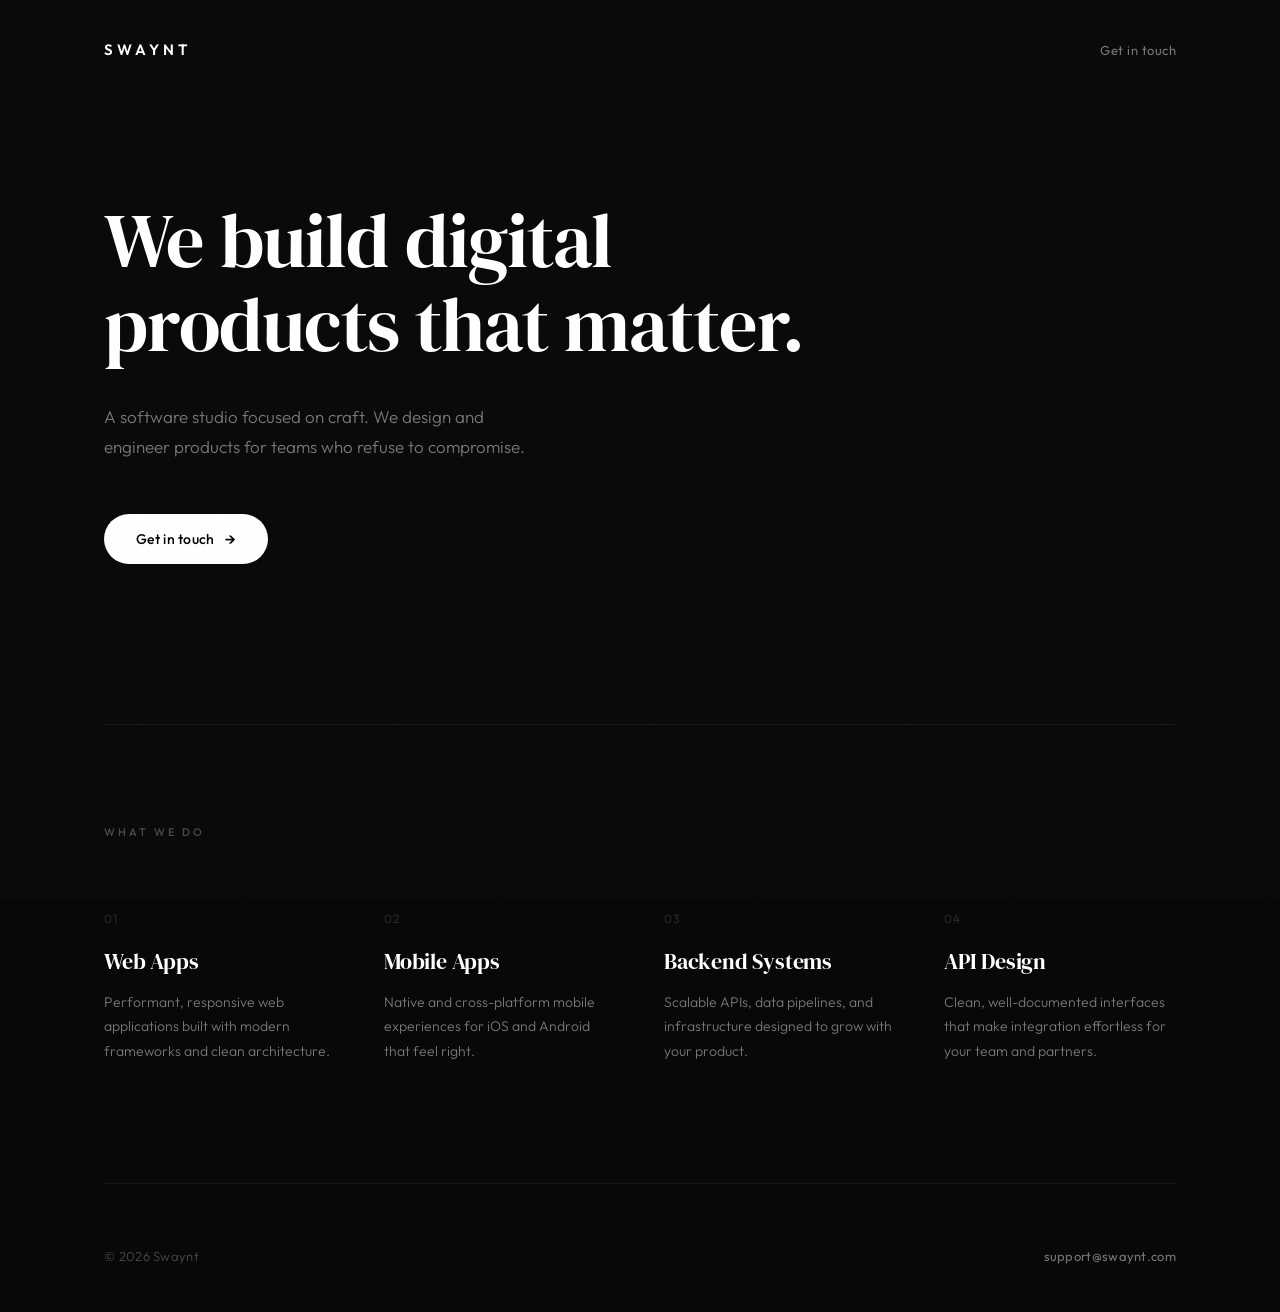
==== index.html @ 31d7a79f "feat: Swaynt landing page Premium dark landing page with DM Serif Display + Outfit typography, stagg" ====
<!DOCTYPE html>
<html lang="en">
<head>
  <meta charset="UTF-8">
  <meta name="viewport" content="width=device-width, initial-scale=1.0">
  <title>Swaynt — Software Studio</title>
  <meta name="description" content="Swaynt is a software studio that builds digital products. Web apps, mobile apps, backend systems, and API design.">
  <meta property="og:title" content="Swaynt — Software Studio">
  <meta property="og:description" content="A software studio focused on craft. We design and engineer products for teams who refuse to compromise.">
  <meta property="og:type" content="website">
  <meta property="og:url" content="https://swaynt.com">
  <link rel="icon" href="data:image/svg+xml,<svg xmlns='http://www.w3.org/2000/svg' viewBox='0 0 100 100'><circle cx='50' cy='50' r='50' fill='%230a0a0a'/><text x='50' y='68' font-family='Georgia,serif' font-size='52' font-weight='bold' fill='white' text-anchor='middle'>S</text></svg>">
  <link rel="preconnect" href="https://fonts.googleapis.com">
  <link rel="preconnect" href="https://fonts.gstatic.com" crossorigin>
  <link href="https://fonts.googleapis.com/css2?family=DM+Serif+Display&family=Outfit:wght@300;400;500;600&display=swap" rel="stylesheet">
  <style>
    *, *::before, *::after {
      margin: 0;
      padding: 0;
      box-sizing: border-box;
    }

    :root {
      --bg: #080808;
      --text: #ffffff;
      --muted: #777777;
      --subtle: #4a4a4a;
      --dim: #2a2a2a;
      --border: #171717;
      --accent-bg: #ffffff;
      --accent-text: #000000;
      --font-display: 'DM Serif Display', Georgia, 'Times New Roman', serif;
      --font-body: 'Outfit', -apple-system, BlinkMacSystemFont, system-ui, sans-serif;
    }

    html {
      scroll-behavior: smooth;
      -webkit-font-smoothing: antialiased;
      -moz-osx-font-smoothing: grayscale;
    }

    body {
      background: var(--bg);
      color: var(--text);
      font-family: var(--font-body);
      font-weight: 400;
      overflow-x: hidden;
    }

    /* ——— Grain overlay ——— */
    body::after {
      content: '';
      position: fixed;
      inset: 0;
      z-index: 9999;
      pointer-events: none;
      opacity: 0.03;
      background-image: url("data:image/svg+xml,%3Csvg viewBox='0 0 256 256' xmlns='http://www.w3.org/2000/svg'%3E%3Cfilter id='n'%3E%3CfeTurbulence type='fractalNoise' baseFrequency='0.85' numOctaves='4' stitchTiles='stitch'/%3E%3C/filter%3E%3Crect width='100%25' height='100%25' filter='url(%23n)'/%3E%3C/svg%3E");
      background-repeat: repeat;
      background-size: 256px 256px;
    }

    .container {
      max-width: 1200px;
      margin: 0 auto;
      padding-left: 64px;
      padding-right: 64px;
    }

    /* ——— Entrance animations ——— */
    @keyframes fadeUp {
      from {
        opacity: 0;
        transform: translateY(24px);
      }
      to {
        opacity: 1;
        transform: translateY(0);
      }
    }

    @keyframes fadeIn {
      from { opacity: 0; }
      to { opacity: 1; }
    }

    @keyframes lineReveal {
      from { transform: scaleX(0); }
      to { transform: scaleX(1); }
    }

    .animate-up {
      opacity: 0;
      animation: fadeUp 0.8s cubic-bezier(0.22, 1, 0.36, 1) forwards;
    }

    .animate-fade {
      opacity: 0;
      animation: fadeIn 0.6s ease forwards;
    }

    /* ——— Navigation ——— */
    nav {
      display: flex;
      justify-content: space-between;
      align-items: center;
      padding-top: 40px;
      padding-bottom: 40px;
    }

    .logo {
      font-family: var(--font-body);
      font-size: 15px;
      font-weight: 600;
      letter-spacing: 4px;
      text-transform: uppercase;
      color: var(--text);
      animation: fadeIn 0.6s ease 0.1s both;
    }

    .nav-link {
      font-family: var(--font-body);
      font-size: 13px;
      font-weight: 400;
      color: var(--muted);
      text-decoration: none;
      letter-spacing: 0.5px;
      transition: color 0.3s ease;
      animation: fadeIn 0.6s ease 0.2s both;
    }

    .nav-link:hover {
      color: var(--text);
    }

    /* ——— Hero ——— */
    .hero {
      padding-top: 100px;
      padding-bottom: 160px;
      position: relative;
    }

    .hero h1 {
      font-family: var(--font-display);
      font-size: clamp(40px, 6vw, 76px);
      font-weight: 400;
      line-height: 1.1;
      letter-spacing: -1px;
      max-width: 720px;
      animation-delay: 0.15s;
    }

    .hero p {
      font-size: 17px;
      font-weight: 300;
      color: var(--muted);
      line-height: 1.75;
      max-width: 440px;
      margin-top: 36px;
      animation-delay: 0.3s;
    }

    .hero-cta {
      display: inline-flex;
      align-items: center;
      gap: 10px;
      margin-top: 52px;
      padding: 15px 32px;
      background: var(--accent-bg);
      color: var(--accent-text);
      font-family: var(--font-body);
      font-size: 14px;
      font-weight: 500;
      text-decoration: none;
      border-radius: 100px;
      letter-spacing: 0.3px;
      transition: transform 0.3s cubic-bezier(0.22, 1, 0.36, 1),
                  box-shadow 0.3s ease;
      animation-delay: 0.45s;
    }

    .hero-cta:hover {
      transform: translateY(-2px);
      box-shadow: 0 12px 40px rgba(255, 255, 255, 0.08);
    }

    .hero-cta::after {
      content: '→';
      font-size: 16px;
      transition: transform 0.3s ease;
    }

    .hero-cta:hover::after {
      transform: translateX(3px);
    }

    /* ——— Divider ——— */
    .divider {
      height: 1px;
      background: var(--border);
      transform-origin: left center;
      animation: lineReveal 1s cubic-bezier(0.22, 1, 0.36, 1) 0.5s both;
    }

    .divider-delayed {
      animation-delay: 1.2s;
    }

    /* ——— Services ——— */
    .services {
      padding-top: 100px;
      padding-bottom: 120px;
    }

    .services-label {
      font-family: var(--font-body);
      font-size: 11px;
      font-weight: 500;
      letter-spacing: 3px;
      text-transform: uppercase;
      color: var(--subtle);
      margin-bottom: 72px;
      animation-delay: 0.6s;
    }

    .services-grid {
      display: grid;
      grid-template-columns: repeat(4, 1fr);
      gap: 48px;
    }

    .service-item {
      opacity: 0;
      animation: fadeUp 0.7s cubic-bezier(0.22, 1, 0.36, 1) forwards;
    }

    .service-item:nth-child(1) { animation-delay: 0.7s; }
    .service-item:nth-child(2) { animation-delay: 0.82s; }
    .service-item:nth-child(3) { animation-delay: 0.94s; }
    .service-item:nth-child(4) { animation-delay: 1.06s; }

    .service-number {
      font-family: var(--font-body);
      font-size: 12px;
      font-weight: 400;
      color: var(--dim);
      margin-bottom: 20px;
      letter-spacing: 1px;
    }

    .service-item h3 {
      font-family: var(--font-display);
      font-size: 22px;
      font-weight: 400;
      margin-bottom: 14px;
      letter-spacing: -0.2px;
    }

    .service-item p {
      font-size: 14px;
      font-weight: 300;
      color: var(--muted);
      line-height: 1.75;
    }

    /* ——— Footer ——— */
    footer {
      padding-top: 64px;
      padding-bottom: 48px;
      display: flex;
      justify-content: space-between;
      align-items: center;
    }

    .footer-copy {
      font-size: 13px;
      font-weight: 300;
      color: var(--subtle);
      letter-spacing: 0.3px;
    }

    .footer-email {
      font-size: 13px;
      font-weight: 400;
      color: var(--muted);
      text-decoration: none;
      letter-spacing: 0.3px;
      transition: color 0.3s ease;
    }

    .footer-email:hover {
      color: var(--text);
    }

    /* ——— Responsive: Tablet ——— */
    @media (max-width: 768px) {
      .container {
        padding-left: 32px;
        padding-right: 32px;
      }

      nav {
        padding-top: 28px;
        padding-bottom: 28px;
      }

      .hero {
        padding-top: 72px;
        padding-bottom: 100px;
      }

      .hero p {
        font-size: 16px;
      }

      .services {
        padding-top: 72px;
        padding-bottom: 80px;
      }

      .services-grid {
        grid-template-columns: repeat(2, 1fr);
        gap: 48px 40px;
      }

      footer {
        flex-direction: column;
        align-items: flex-start;
        gap: 16px;
        padding-top: 48px;
        padding-bottom: 36px;
      }
    }

    /* ——— Responsive: Mobile ——— */
    @media (max-width: 480px) {
      .container {
        padding-left: 24px;
        padding-right: 24px;
      }

      .hero {
        padding-top: 56px;
        padding-bottom: 80px;
      }

      .services-grid {
        grid-template-columns: 1fr;
        gap: 40px;
      }

      .services-label {
        margin-bottom: 48px;
      }
    }
  </style>
</head>
<body>

  <div class="container">
    <nav>
      <div class="logo">Swaynt</div>
      <a href="#contact" class="nav-link">Get in touch</a>
    </nav>
  </div>

  <div class="container">
    <section class="hero">
      <h1 class="animate-up">We build digital<br>products that matter.</h1>
      <p class="animate-up">A software studio focused on craft. We design and engineer products for teams who refuse to compromise.</p>
      <a href="#contact" class="hero-cta animate-up">Get in touch</a>
    </section>
  </div>

  <div class="container">
    <div class="divider"></div>
  </div>

  <div class="container">
    <section class="services">
      <div class="services-label animate-up" style="animation-delay: 0.6s;">What we do</div>
      <div class="services-grid">
        <div class="service-item">
          <div class="service-number">01</div>
          <h3>Web Apps</h3>
          <p>Performant, responsive web applications built with modern frameworks and clean architecture.</p>
        </div>
        <div class="service-item">
          <div class="service-number">02</div>
          <h3>Mobile Apps</h3>
          <p>Native and cross-platform mobile experiences for iOS and Android that feel right.</p>
        </div>
        <div class="service-item">
          <div class="service-number">03</div>
          <h3>Backend Systems</h3>
          <p>Scalable APIs, data pipelines, and infrastructure designed to grow with your product.</p>
        </div>
        <div class="service-item">
          <div class="service-number">04</div>
          <h3>API Design</h3>
          <p>Clean, well-documented interfaces that make integration effortless for your team and partners.</p>
        </div>
      </div>
    </section>
  </div>

  <div class="container">
    <div class="divider divider-delayed"></div>
  </div>

  <div class="container">
    <footer id="contact">
      <div class="footer-copy">&copy; 2026 Swaynt</div>
      <a href="#" class="footer-email" onclick="return false;">
        <span id="e"></span>
      </a>
    </footer>
  </div>

  <script>
    (function(){
      var p=['s','u','p','p','o','r','t'];
      var d=String.fromCharCode(64);
      var h=['s','w','a','y','n','t'];
      var t=['.','c','o','m'];
      var r=p.join('')+d+h.join('')+t.join('');
      var el=document.getElementById('e');
      el.textContent=r;
      el.parentElement.href='mai'+'lto:'+r;
      el.parentElement.onclick=null;
    })();
  </script>

</body>
</html>
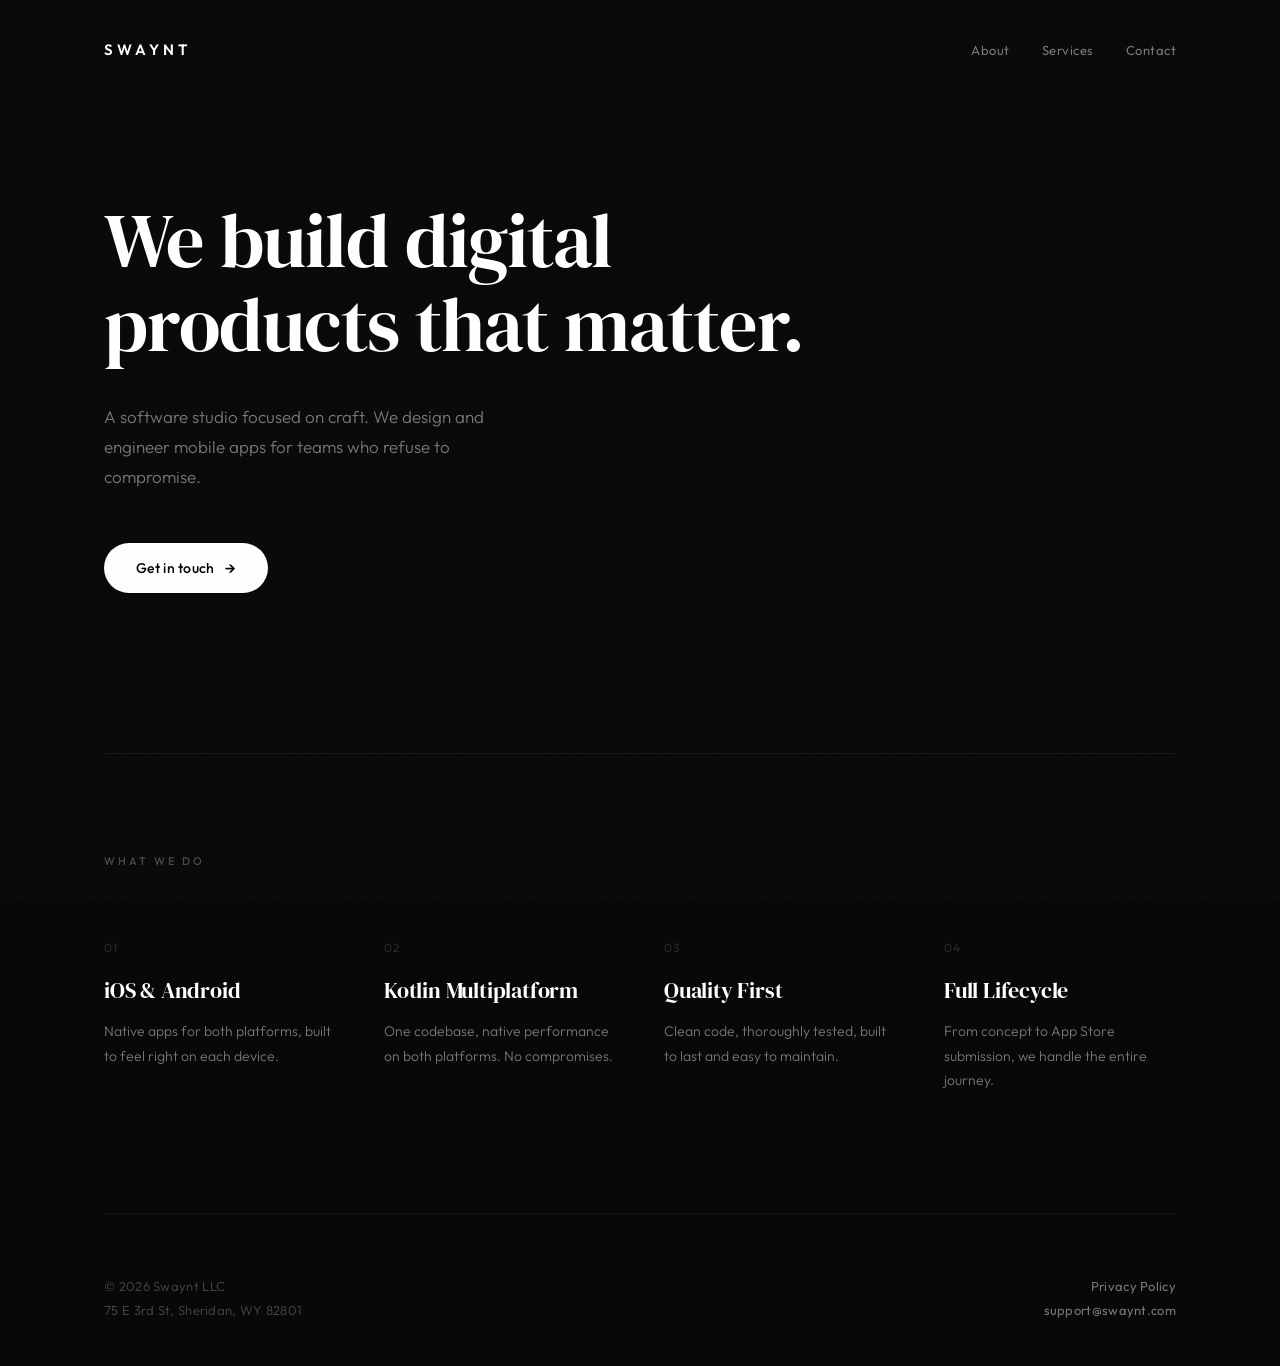
==== commit 2421c8c0: "fix: clean URLs and remove source code clause - Restructure to folder/index.html for clean URLs (/ab" ====
--- a/index.html
+++ b/index.html
@@ -4,371 +4,35 @@
   <meta charset="UTF-8">
   <meta name="viewport" content="width=device-width, initial-scale=1.0">
   <title>Swaynt — Software Studio</title>
-  <meta name="description" content="Swaynt is a software studio that builds digital products. Web apps, mobile apps, backend systems, and API design.">
+  <meta name="description" content="Swaynt is a software studio that builds mobile apps. Native iOS and Android apps with Kotlin Multiplatform.">
   <meta property="og:title" content="Swaynt — Software Studio">
-  <meta property="og:description" content="A software studio focused on craft. We design and engineer products for teams who refuse to compromise.">
+  <meta property="og:description" content="A software studio focused on craft. We design and engineer mobile apps for teams who refuse to compromise.">
   <meta property="og:type" content="website">
   <meta property="og:url" content="https://swaynt.com">
   <link rel="icon" href="data:image/svg+xml,<svg xmlns='http://www.w3.org/2000/svg' viewBox='0 0 100 100'><circle cx='50' cy='50' r='50' fill='%230a0a0a'/><text x='50' y='68' font-family='Georgia,serif' font-size='52' font-weight='bold' fill='white' text-anchor='middle'>S</text></svg>">
   <link rel="preconnect" href="https://fonts.googleapis.com">
   <link rel="preconnect" href="https://fonts.gstatic.com" crossorigin>
   <link href="https://fonts.googleapis.com/css2?family=DM+Serif+Display&family=Outfit:wght@300;400;500;600&display=swap" rel="stylesheet">
-  <style>
-    *, *::before, *::after {
-      margin: 0;
-      padding: 0;
-      box-sizing: border-box;
-    }
-
-    :root {
-      --bg: #080808;
-      --text: #ffffff;
-      --muted: #777777;
-      --subtle: #4a4a4a;
-      --dim: #2a2a2a;
-      --border: #171717;
-      --accent-bg: #ffffff;
-      --accent-text: #000000;
-      --font-display: 'DM Serif Display', Georgia, 'Times New Roman', serif;
-      --font-body: 'Outfit', -apple-system, BlinkMacSystemFont, system-ui, sans-serif;
-    }
-
-    html {
-      scroll-behavior: smooth;
-      -webkit-font-smoothing: antialiased;
-      -moz-osx-font-smoothing: grayscale;
-    }
-
-    body {
-      background: var(--bg);
-      color: var(--text);
-      font-family: var(--font-body);
-      font-weight: 400;
-      overflow-x: hidden;
-    }
-
-    /* ——— Grain overlay ——— */
-    body::after {
-      content: '';
-      position: fixed;
-      inset: 0;
-      z-index: 9999;
-      pointer-events: none;
-      opacity: 0.03;
-      background-image: url("data:image/svg+xml,%3Csvg viewBox='0 0 256 256' xmlns='http://www.w3.org/2000/svg'%3E%3Cfilter id='n'%3E%3CfeTurbulence type='fractalNoise' baseFrequency='0.85' numOctaves='4' stitchTiles='stitch'/%3E%3C/filter%3E%3Crect width='100%25' height='100%25' filter='url(%23n)'/%3E%3C/svg%3E");
-      background-repeat: repeat;
-      background-size: 256px 256px;
-    }
-
-    .container {
-      max-width: 1200px;
-      margin: 0 auto;
-      padding-left: 64px;
-      padding-right: 64px;
-    }
-
-    /* ——— Entrance animations ——— */
-    @keyframes fadeUp {
-      from {
-        opacity: 0;
-        transform: translateY(24px);
-      }
-      to {
-        opacity: 1;
-        transform: translateY(0);
-      }
-    }
-
-    @keyframes fadeIn {
-      from { opacity: 0; }
-      to { opacity: 1; }
-    }
-
-    @keyframes lineReveal {
-      from { transform: scaleX(0); }
-      to { transform: scaleX(1); }
-    }
-
-    .animate-up {
-      opacity: 0;
-      animation: fadeUp 0.8s cubic-bezier(0.22, 1, 0.36, 1) forwards;
-    }
-
-    .animate-fade {
-      opacity: 0;
-      animation: fadeIn 0.6s ease forwards;
-    }
-
-    /* ——— Navigation ——— */
-    nav {
-      display: flex;
-      justify-content: space-between;
-      align-items: center;
-      padding-top: 40px;
-      padding-bottom: 40px;
-    }
-
-    .logo {
-      font-family: var(--font-body);
-      font-size: 15px;
-      font-weight: 600;
-      letter-spacing: 4px;
-      text-transform: uppercase;
-      color: var(--text);
-      animation: fadeIn 0.6s ease 0.1s both;
-    }
-
-    .nav-link {
-      font-family: var(--font-body);
-      font-size: 13px;
-      font-weight: 400;
-      color: var(--muted);
-      text-decoration: none;
-      letter-spacing: 0.5px;
-      transition: color 0.3s ease;
-      animation: fadeIn 0.6s ease 0.2s both;
-    }
-
-    .nav-link:hover {
-      color: var(--text);
-    }
-
-    /* ——— Hero ——— */
-    .hero {
-      padding-top: 100px;
-      padding-bottom: 160px;
-      position: relative;
-    }
-
-    .hero h1 {
-      font-family: var(--font-display);
-      font-size: clamp(40px, 6vw, 76px);
-      font-weight: 400;
-      line-height: 1.1;
-      letter-spacing: -1px;
-      max-width: 720px;
-      animation-delay: 0.15s;
-    }
-
-    .hero p {
-      font-size: 17px;
-      font-weight: 300;
-      color: var(--muted);
-      line-height: 1.75;
-      max-width: 440px;
-      margin-top: 36px;
-      animation-delay: 0.3s;
-    }
-
-    .hero-cta {
-      display: inline-flex;
-      align-items: center;
-      gap: 10px;
-      margin-top: 52px;
-      padding: 15px 32px;
-      background: var(--accent-bg);
-      color: var(--accent-text);
-      font-family: var(--font-body);
-      font-size: 14px;
-      font-weight: 500;
-      text-decoration: none;
-      border-radius: 100px;
-      letter-spacing: 0.3px;
-      transition: transform 0.3s cubic-bezier(0.22, 1, 0.36, 1),
-                  box-shadow 0.3s ease;
-      animation-delay: 0.45s;
-    }
-
-    .hero-cta:hover {
-      transform: translateY(-2px);
-      box-shadow: 0 12px 40px rgba(255, 255, 255, 0.08);
-    }
-
-    .hero-cta::after {
-      content: '→';
-      font-size: 16px;
-      transition: transform 0.3s ease;
-    }
-
-    .hero-cta:hover::after {
-      transform: translateX(3px);
-    }
-
-    /* ——— Divider ——— */
-    .divider {
-      height: 1px;
-      background: var(--border);
-      transform-origin: left center;
-      animation: lineReveal 1s cubic-bezier(0.22, 1, 0.36, 1) 0.5s both;
-    }
-
-    .divider-delayed {
-      animation-delay: 1.2s;
-    }
-
-    /* ——— Services ——— */
-    .services {
-      padding-top: 100px;
-      padding-bottom: 120px;
-    }
-
-    .services-label {
-      font-family: var(--font-body);
-      font-size: 11px;
-      font-weight: 500;
-      letter-spacing: 3px;
-      text-transform: uppercase;
-      color: var(--subtle);
-      margin-bottom: 72px;
-      animation-delay: 0.6s;
-    }
-
-    .services-grid {
-      display: grid;
-      grid-template-columns: repeat(4, 1fr);
-      gap: 48px;
-    }
-
-    .service-item {
-      opacity: 0;
-      animation: fadeUp 0.7s cubic-bezier(0.22, 1, 0.36, 1) forwards;
-    }
-
-    .service-item:nth-child(1) { animation-delay: 0.7s; }
-    .service-item:nth-child(2) { animation-delay: 0.82s; }
-    .service-item:nth-child(3) { animation-delay: 0.94s; }
-    .service-item:nth-child(4) { animation-delay: 1.06s; }
-
-    .service-number {
-      font-family: var(--font-body);
-      font-size: 12px;
-      font-weight: 400;
-      color: var(--dim);
-      margin-bottom: 20px;
-      letter-spacing: 1px;
-    }
-
-    .service-item h3 {
-      font-family: var(--font-display);
-      font-size: 22px;
-      font-weight: 400;
-      margin-bottom: 14px;
-      letter-spacing: -0.2px;
-    }
-
-    .service-item p {
-      font-size: 14px;
-      font-weight: 300;
-      color: var(--muted);
-      line-height: 1.75;
-    }
-
-    /* ——— Footer ——— */
-    footer {
-      padding-top: 64px;
-      padding-bottom: 48px;
-      display: flex;
-      justify-content: space-between;
-      align-items: center;
-    }
-
-    .footer-copy {
-      font-size: 13px;
-      font-weight: 300;
-      color: var(--subtle);
-      letter-spacing: 0.3px;
-    }
-
-    .footer-email {
-      font-size: 13px;
-      font-weight: 400;
-      color: var(--muted);
-      text-decoration: none;
-      letter-spacing: 0.3px;
-      transition: color 0.3s ease;
-    }
-
-    .footer-email:hover {
-      color: var(--text);
-    }
-
-    /* ——— Responsive: Tablet ——— */
-    @media (max-width: 768px) {
-      .container {
-        padding-left: 32px;
-        padding-right: 32px;
-      }
-
-      nav {
-        padding-top: 28px;
-        padding-bottom: 28px;
-      }
-
-      .hero {
-        padding-top: 72px;
-        padding-bottom: 100px;
-      }
-
-      .hero p {
-        font-size: 16px;
-      }
-
-      .services {
-        padding-top: 72px;
-        padding-bottom: 80px;
-      }
-
-      .services-grid {
-        grid-template-columns: repeat(2, 1fr);
-        gap: 48px 40px;
-      }
-
-      footer {
-        flex-direction: column;
-        align-items: flex-start;
-        gap: 16px;
-        padding-top: 48px;
-        padding-bottom: 36px;
-      }
-    }
-
-    /* ——— Responsive: Mobile ——— */
-    @media (max-width: 480px) {
-      .container {
-        padding-left: 24px;
-        padding-right: 24px;
-      }
-
-      .hero {
-        padding-top: 56px;
-        padding-bottom: 80px;
-      }
-
-      .services-grid {
-        grid-template-columns: 1fr;
-        gap: 40px;
-      }
-
-      .services-label {
-        margin-bottom: 48px;
-      }
-    }
-  </style>
+  <link rel="stylesheet" href="styles.css">
 </head>
 <body>
 
   <div class="container">
     <nav>
-      <div class="logo">Swaynt</div>
-      <a href="#contact" class="nav-link">Get in touch</a>
+      <a href="/" class="logo">Swaynt</a>
+      <div class="nav-links">
+        <a href="/about" class="nav-link">About</a>
+        <a href="/services" class="nav-link">Services</a>
+        <a href="/contact" class="nav-link">Contact</a>
+      </div>
     </nav>
   </div>
 
   <div class="container">
     <section class="hero">
       <h1 class="animate-up">We build digital<br>products that matter.</h1>
-      <p class="animate-up">A software studio focused on craft. We design and engineer products for teams who refuse to compromise.</p>
-      <a href="#contact" class="hero-cta animate-up">Get in touch</a>
+      <p class="animate-up">A software studio focused on craft. We design and engineer mobile apps for teams who refuse to compromise.</p>
+      <a href="/contact" class="hero-cta animate-up">Get in touch</a>
     </section>
   </div>
 
@@ -382,23 +46,23 @@
       <div class="services-grid">
         <div class="service-item">
           <div class="service-number">01</div>
-          <h3>Web Apps</h3>
-          <p>Performant, responsive web applications built with modern frameworks and clean architecture.</p>
+          <h3>iOS & Android</h3>
+          <p>Native apps for both platforms, built to feel right on each device.</p>
         </div>
         <div class="service-item">
           <div class="service-number">02</div>
-          <h3>Mobile Apps</h3>
-          <p>Native and cross-platform mobile experiences for iOS and Android that feel right.</p>
+          <h3>Kotlin Multiplatform</h3>
+          <p>One codebase, native performance on both platforms. No compromises.</p>
         </div>
         <div class="service-item">
           <div class="service-number">03</div>
-          <h3>Backend Systems</h3>
-          <p>Scalable APIs, data pipelines, and infrastructure designed to grow with your product.</p>
+          <h3>Quality First</h3>
+          <p>Clean code, thoroughly tested, built to last and easy to maintain.</p>
         </div>
         <div class="service-item">
           <div class="service-number">04</div>
-          <h3>API Design</h3>
-          <p>Clean, well-documented interfaces that make integration effortless for your team and partners.</p>
+          <h3>Full Lifecycle</h3>
+          <p>From concept to App Store submission, we handle the entire journey.</p>
         </div>
       </div>
     </section>
@@ -409,11 +73,15 @@
   </div>
 
   <div class="container">
-    <footer id="contact">
-      <div class="footer-copy">&copy; 2026 Swaynt</div>
-      <a href="#" class="footer-email" onclick="return false;">
-        <span id="e"></span>
-      </a>
+    <footer>
+      <div class="footer-left">
+        <div class="footer-copy">&copy; 2026 Swaynt LLC</div>
+        <div class="footer-address">75 E 3rd St, Sheridan, WY 82801</div>
+      </div>
+      <div class="footer-right">
+        <a href="/privacy" class="footer-link">Privacy Policy</a>
+        <a href="#" class="footer-link" onclick="return false;"><span id="e"></span></a>
+      </div>
     </footer>
   </div>
 
--- a/styles.css
+++ b/styles.css
@@ -0,0 +1,553 @@
+*, *::before, *::after {
+  margin: 0;
+  padding: 0;
+  box-sizing: border-box;
+}
+
+:root {
+  --bg: #080808;
+  --text: #ffffff;
+  --muted: #777777;
+  --subtle: #4a4a4a;
+  --dim: #2a2a2a;
+  --border: #171717;
+  --accent-bg: #ffffff;
+  --accent-text: #000000;
+  --font-display: 'DM Serif Display', Georgia, 'Times New Roman', serif;
+  --font-body: 'Outfit', -apple-system, BlinkMacSystemFont, system-ui, sans-serif;
+}
+
+html {
+  scroll-behavior: smooth;
+  -webkit-font-smoothing: antialiased;
+  -moz-osx-font-smoothing: grayscale;
+}
+
+body {
+  background: var(--bg);
+  color: var(--text);
+  font-family: var(--font-body);
+  font-weight: 400;
+  overflow-x: hidden;
+}
+
+body::after {
+  content: '';
+  position: fixed;
+  inset: 0;
+  z-index: 9999;
+  pointer-events: none;
+  opacity: 0.03;
+  background-image: url("data:image/svg+xml,%3Csvg viewBox='0 0 256 256' xmlns='http://www.w3.org/2000/svg'%3E%3Cfilter id='n'%3E%3CfeTurbulence type='fractalNoise' baseFrequency='0.85' numOctaves='4' stitchTiles='stitch'/%3E%3C/filter%3E%3Crect width='100%25' height='100%25' filter='url(%23n)'/%3E%3C/svg%3E");
+  background-repeat: repeat;
+  background-size: 256px 256px;
+}
+
+.container {
+  max-width: 1200px;
+  margin: 0 auto;
+  padding-left: 64px;
+  padding-right: 64px;
+}
+
+/* Animations */
+@keyframes fadeUp {
+  from {
+    opacity: 0;
+    transform: translateY(24px);
+  }
+  to {
+    opacity: 1;
+    transform: translateY(0);
+  }
+}
+
+@keyframes fadeIn {
+  from { opacity: 0; }
+  to { opacity: 1; }
+}
+
+@keyframes lineReveal {
+  from { transform: scaleX(0); }
+  to { transform: scaleX(1); }
+}
+
+.animate-up {
+  opacity: 0;
+  animation: fadeUp 0.8s cubic-bezier(0.22, 1, 0.36, 1) forwards;
+}
+
+.animate-fade {
+  opacity: 0;
+  animation: fadeIn 0.6s ease forwards;
+}
+
+/* Navigation */
+nav {
+  display: flex;
+  justify-content: space-between;
+  align-items: center;
+  padding-top: 40px;
+  padding-bottom: 40px;
+}
+
+.logo {
+  font-family: var(--font-body);
+  font-size: 15px;
+  font-weight: 600;
+  letter-spacing: 4px;
+  text-transform: uppercase;
+  color: var(--text);
+  text-decoration: none;
+  animation: fadeIn 0.6s ease 0.1s both;
+}
+
+.nav-links {
+  display: flex;
+  gap: 32px;
+  animation: fadeIn 0.6s ease 0.2s both;
+}
+
+.nav-link {
+  font-family: var(--font-body);
+  font-size: 13px;
+  font-weight: 400;
+  color: var(--muted);
+  text-decoration: none;
+  letter-spacing: 0.5px;
+  transition: color 0.3s ease;
+}
+
+.nav-link:hover,
+.nav-link.active {
+  color: var(--text);
+}
+
+/* Hero */
+.hero {
+  padding-top: 100px;
+  padding-bottom: 160px;
+  position: relative;
+}
+
+.hero h1 {
+  font-family: var(--font-display);
+  font-size: clamp(40px, 6vw, 76px);
+  font-weight: 400;
+  line-height: 1.1;
+  letter-spacing: -1px;
+  max-width: 720px;
+  animation-delay: 0.15s;
+}
+
+.hero p {
+  font-size: 17px;
+  font-weight: 300;
+  color: var(--muted);
+  line-height: 1.75;
+  max-width: 440px;
+  margin-top: 36px;
+  animation-delay: 0.3s;
+}
+
+.hero-cta {
+  display: inline-flex;
+  align-items: center;
+  gap: 10px;
+  margin-top: 52px;
+  padding: 15px 32px;
+  background: var(--accent-bg);
+  color: var(--accent-text);
+  font-family: var(--font-body);
+  font-size: 14px;
+  font-weight: 500;
+  text-decoration: none;
+  border-radius: 100px;
+  letter-spacing: 0.3px;
+  transition: transform 0.3s cubic-bezier(0.22, 1, 0.36, 1),
+              box-shadow 0.3s ease;
+  animation-delay: 0.45s;
+}
+
+.hero-cta:hover {
+  transform: translateY(-2px);
+  box-shadow: 0 12px 40px rgba(255, 255, 255, 0.08);
+}
+
+.hero-cta::after {
+  content: '→';
+  font-size: 16px;
+  transition: transform 0.3s ease;
+}
+
+.hero-cta:hover::after {
+  transform: translateX(3px);
+}
+
+/* Page Header (for inner pages) */
+.page-header {
+  padding-top: 100px;
+  padding-bottom: 80px;
+}
+
+.page-header h1 {
+  font-family: var(--font-display);
+  font-size: clamp(36px, 5vw, 56px);
+  font-weight: 400;
+  line-height: 1.15;
+  letter-spacing: -0.5px;
+  max-width: 600px;
+  animation-delay: 0.15s;
+}
+
+.page-header p {
+  font-size: 17px;
+  font-weight: 300;
+  color: var(--muted);
+  line-height: 1.75;
+  max-width: 540px;
+  margin-top: 24px;
+  animation-delay: 0.3s;
+}
+
+/* Page Content */
+.page-content {
+  padding-bottom: 120px;
+}
+
+.page-content p {
+  font-size: 16px;
+  font-weight: 300;
+  color: var(--muted);
+  line-height: 1.8;
+  max-width: 600px;
+  margin-bottom: 24px;
+}
+
+.page-content h2 {
+  font-family: var(--font-display);
+  font-size: 28px;
+  font-weight: 400;
+  margin-top: 64px;
+  margin-bottom: 24px;
+  letter-spacing: -0.3px;
+}
+
+.page-content h2:first-child {
+  margin-top: 48px;
+}
+
+.page-content h3 {
+  font-family: var(--font-body);
+  font-size: 14px;
+  font-weight: 500;
+  color: var(--text);
+  margin-top: 48px;
+  margin-bottom: 16px;
+  letter-spacing: 0.5px;
+}
+
+.page-content ul {
+  list-style: none;
+  padding: 0;
+  margin: 0 0 24px 0;
+}
+
+.page-content li {
+  font-size: 15px;
+  font-weight: 300;
+  color: var(--muted);
+  line-height: 1.8;
+  padding-left: 20px;
+  position: relative;
+  margin-bottom: 8px;
+}
+
+.page-content li::before {
+  content: '—';
+  position: absolute;
+  left: 0;
+  color: var(--subtle);
+}
+
+/* Divider */
+.divider {
+  height: 1px;
+  background: var(--border);
+  transform-origin: left center;
+  animation: lineReveal 1s cubic-bezier(0.22, 1, 0.36, 1) 0.5s both;
+}
+
+.divider-delayed {
+  animation-delay: 1.2s;
+}
+
+/* Services Grid */
+.services {
+  padding-top: 100px;
+  padding-bottom: 120px;
+}
+
+.services-label {
+  font-family: var(--font-body);
+  font-size: 11px;
+  font-weight: 500;
+  letter-spacing: 3px;
+  text-transform: uppercase;
+  color: var(--subtle);
+  margin-bottom: 72px;
+  animation-delay: 0.6s;
+}
+
+.services-grid {
+  display: grid;
+  grid-template-columns: repeat(4, 1fr);
+  gap: 48px;
+}
+
+.service-item {
+  opacity: 0;
+  animation: fadeUp 0.7s cubic-bezier(0.22, 1, 0.36, 1) forwards;
+}
+
+.service-item:nth-child(1) { animation-delay: 0.7s; }
+.service-item:nth-child(2) { animation-delay: 0.82s; }
+.service-item:nth-child(3) { animation-delay: 0.94s; }
+.service-item:nth-child(4) { animation-delay: 1.06s; }
+
+.service-number {
+  font-family: var(--font-body);
+  font-size: 12px;
+  font-weight: 400;
+  color: var(--dim);
+  margin-bottom: 20px;
+  letter-spacing: 1px;
+}
+
+.service-item h3 {
+  font-family: var(--font-display);
+  font-size: 22px;
+  font-weight: 400;
+  margin-bottom: 14px;
+  letter-spacing: -0.2px;
+}
+
+.service-item p {
+  font-size: 14px;
+  font-weight: 300;
+  color: var(--muted);
+  line-height: 1.75;
+}
+
+/* Services Page Detailed Cards */
+.service-detail {
+  padding: 48px 0;
+  border-bottom: 1px solid var(--border);
+}
+
+.service-detail:last-child {
+  border-bottom: none;
+}
+
+.service-detail h2 {
+  font-family: var(--font-display);
+  font-size: 32px;
+  font-weight: 400;
+  margin-bottom: 20px;
+  margin-top: 0;
+  letter-spacing: -0.3px;
+}
+
+.service-detail p {
+  font-size: 16px;
+  font-weight: 300;
+  color: var(--muted);
+  line-height: 1.8;
+  max-width: 600px;
+  margin-bottom: 16px;
+}
+
+.service-detail ul {
+  list-style: none;
+  padding: 0;
+  margin: 0;
+}
+
+.service-detail li {
+  font-size: 15px;
+  font-weight: 300;
+  color: var(--muted);
+  line-height: 1.8;
+  padding-left: 20px;
+  position: relative;
+  margin-bottom: 8px;
+}
+
+.service-detail li::before {
+  content: '—';
+  position: absolute;
+  left: 0;
+  color: var(--subtle);
+}
+
+/* Contact Info */
+.contact-info {
+  padding-top: 40px;
+}
+
+.contact-block {
+  margin-bottom: 48px;
+}
+
+.contact-label {
+  font-family: var(--font-body);
+  font-size: 11px;
+  font-weight: 500;
+  letter-spacing: 3px;
+  text-transform: uppercase;
+  color: var(--subtle);
+  margin-bottom: 16px;
+}
+
+.contact-value {
+  font-size: 18px;
+  font-weight: 400;
+  color: var(--text);
+  line-height: 1.6;
+}
+
+.contact-value a {
+  color: var(--text);
+  text-decoration: none;
+  transition: color 0.3s ease;
+}
+
+.contact-value a:hover {
+  color: var(--muted);
+}
+
+/* Footer */
+footer {
+  padding-top: 64px;
+  padding-bottom: 48px;
+  display: flex;
+  justify-content: space-between;
+  align-items: flex-start;
+}
+
+.footer-left {
+  display: flex;
+  flex-direction: column;
+  gap: 8px;
+}
+
+.footer-right {
+  display: flex;
+  flex-direction: column;
+  align-items: flex-end;
+  gap: 8px;
+}
+
+.footer-copy,
+.footer-address {
+  font-size: 13px;
+  font-weight: 300;
+  color: var(--subtle);
+  letter-spacing: 0.3px;
+}
+
+.footer-link {
+  font-size: 13px;
+  font-weight: 400;
+  color: var(--muted);
+  text-decoration: none;
+  letter-spacing: 0.3px;
+  transition: color 0.3s ease;
+}
+
+.footer-link:hover {
+  color: var(--text);
+}
+
+/* Responsive: Tablet */
+@media (max-width: 768px) {
+  .container {
+    padding-left: 32px;
+    padding-right: 32px;
+  }
+
+  nav {
+    padding-top: 28px;
+    padding-bottom: 28px;
+  }
+
+  .nav-links {
+    gap: 24px;
+  }
+
+  .hero {
+    padding-top: 72px;
+    padding-bottom: 100px;
+  }
+
+  .hero p {
+    font-size: 16px;
+  }
+
+  .page-header {
+    padding-top: 72px;
+    padding-bottom: 60px;
+  }
+
+  .services {
+    padding-top: 72px;
+    padding-bottom: 80px;
+  }
+
+  .services-grid {
+    grid-template-columns: repeat(2, 1fr);
+    gap: 48px 40px;
+  }
+
+  footer {
+    flex-direction: column;
+    align-items: flex-start;
+    gap: 24px;
+    padding-top: 48px;
+    padding-bottom: 36px;
+  }
+
+  .footer-right {
+    align-items: flex-start;
+  }
+}
+
+/* Responsive: Mobile */
+@media (max-width: 480px) {
+  .container {
+    padding-left: 24px;
+    padding-right: 24px;
+  }
+
+  .nav-links {
+    gap: 16px;
+  }
+
+  .nav-link {
+    font-size: 12px;
+  }
+
+  .hero {
+    padding-top: 56px;
+    padding-bottom: 80px;
+  }
+
+  .services-grid {
+    grid-template-columns: 1fr;
+    gap: 40px;
+  }
+
+  .services-label {
+    margin-bottom: 48px;
+  }
+}
